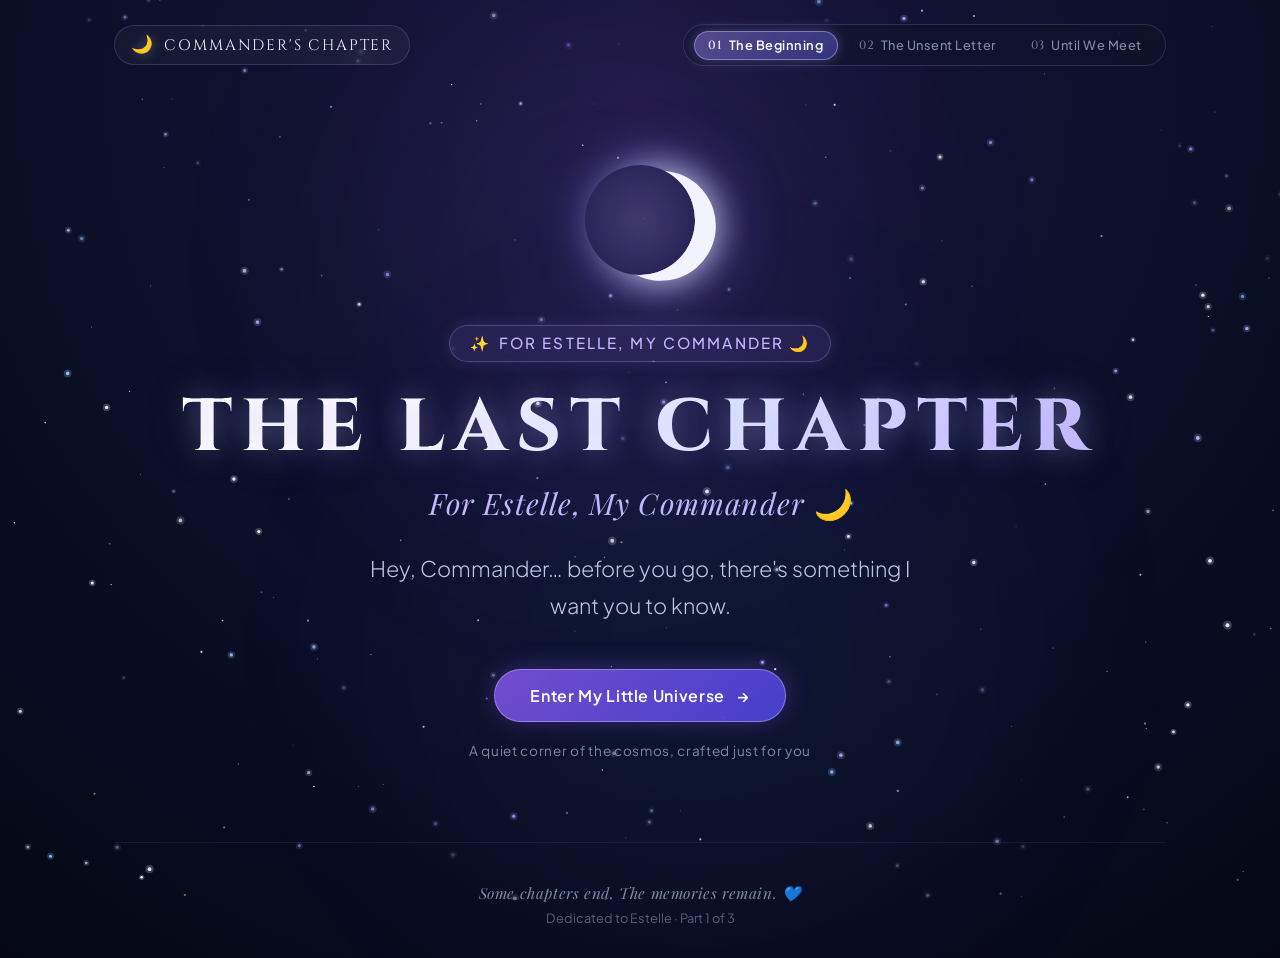
==== index.html @ 0b50f57f "Initial commit: The Last Chapter - Farewell Website for Estelle (Commander)" ====
<!DOCTYPE html>
<html lang="en">
<head>
  <meta charset="UTF-8">
  <meta name="viewport" content="width=device-width, initial-scale=1.0">
  <meta name="description" content="A cinematic farewell tribute for Estelle, Commander. The Last Chapter.">
  <title>The Last Chapter — For Estelle, My Commander 🌙</title>
  <link rel="stylesheet" href="shared.css">
</head>
<body>
  <!-- Background Animated Starfield Canvas -->
  <canvas id="starfield" aria-hidden="true"></canvas>

  <!-- Ambient Cosmic Nebula Overlays -->
  <div class="nebula-glow nebula-1" aria-hidden="true"></div>
  <div class="nebula-glow nebula-2" aria-hidden="true"></div>

  <!-- Main Layout Container -->
  <div class="app-container">
    
    <!-- Top Header & Journey Navigation -->
    <header class="site-header">
      <a href="index.html" class="brand-badge" title="The Last Chapter">
        <span class="brand-icon" aria-hidden="true">🌙</span>
        <span>Commander's Chapter</span>
      </a>

      <nav class="journey-nav" aria-label="Farewell Journey Navigation">
        <a href="index.html" class="journey-step active" aria-current="page">
          <span class="step-number">01</span>
          <span>The Beginning</span>
        </a>
        <a href="letter.html" class="journey-step">
          <span class="step-number">02</span>
          <span>The Unsent Letter</span>
        </a>
        <a href="goodbye.html" class="journey-step">
          <span class="step-number">03</span>
          <span>Until We Meet</span>
        </a>
      </nav>
    </header>

    <!-- Hero Cinematic View -->
    <main class="hero-view">
      
      <!-- Glowing Crescent Moon with Ethereal Halo -->
      <div class="moon-wrapper" aria-hidden="true">
        <div class="moon-halo"></div>
        <div class="crescent-moon"></div>
      </div>

      <!-- Subtitle Tag -->
      <div class="hero-tag">
        <span aria-hidden="true">✨</span>
        <span>For Estelle, My Commander 🌙</span>
      </div>

      <!-- Primary Title -->
      <h1 class="hero-title title-glow text-gradient">
        THE LAST CHAPTER
      </h1>

      <!-- Subtitle -->
      <p class="hero-subtitle">
        For Estelle, My Commander 🌙
      </p>

      <!-- Atmospheric Narrative Text -->
      <p class="hero-intro">
        Hey, Commander… before you go, there's something I want you to know.
      </p>

      <!-- Interactive Call to Action -->
      <div class="hero-actions">
        <a href="letter.html" class="btn-primary" id="enterUniverseBtn" aria-label="Enter My Little Universe, go to the unsent letter">
          <span>Enter My Little Universe</span>
          <span aria-hidden="true">→</span>
        </a>
        <span class="hero-hint">A quiet corner of the cosmos, crafted just for you</span>
      </div>

    </main>

    <!-- Accessible Site Footer -->
    <footer class="site-footer">
      <p class="footer-text">Some chapters end. The memories remain. 💙</p>
      <p class="footer-sub">Dedicated to Estelle · Part 1 of 3</p>
    </footer>

  </div>

  <script src="shared.js"></script>
  <script>
    // Initialize ambient starfield simulation
    document.addEventListener('DOMContentLoaded', () => {
      new Starfield('starfield', { mode: 'ambient' });
    });
  </script>
</body>
</html>
---- shared.css ----
/* ==========================================================================
   ESTELLE "COMMANDER" FAREWELL TRIBUTE - SHARED STYLESHEET
   Cinematic Midnight & Lavender Cosmic Theme
   ========================================================================== */

@import url('https://fonts.googleapis.com/css2?family=Cinzel:wght@400;600;700;800&family=Plus+Jakarta+Sans:ital,wght@0,300;0,400;0,500;0,600;0,700;1,400&family=Playfair+Display:ital,wght@0,400;0,600;1,400;1,600&family=Alex+Brush&display=swap');

:root {
  /* Colors */
  --color-midnight: #080D20;
  --color-deep: #040711;
  --color-purple: #1A1333;
  --color-purple-dark: #120D24;
  --color-purple-light: #2A1F4E;
  
  --color-text-main: #F1F5FD;
  --color-text-sub: #BAC6E0;
  --color-text-muted: #7E8BA8;
  --color-text-dim: #54607B;

  --color-lavender: #C4B5FD;
  --color-lavender-glow: rgba(196, 181, 253, 0.4);
  --color-accent-purple: #A78BFA;
  --color-accent-indigo: #818CF8;
  --color-accent-blue: #60A5FA;
  --color-accent-cyan: #38BDF8;

  --glass-bg: rgba(18, 22, 45, 0.65);
  --glass-bg-subtle: rgba(25, 30, 60, 0.45);
  --glass-bg-elevated: rgba(28, 34, 70, 0.75);
  --glass-border: rgba(167, 139, 250, 0.22);
  --glass-border-hover: rgba(196, 181, 253, 0.5);
  --glass-shadow: 0 16px 40px -10px rgba(4, 7, 17, 0.7);

  /* Fonts */
  --font-display: 'Cinzel', 'Playfair Display', Georgia, serif;
  --font-serif: 'Playfair Display', Georgia, serif;
  --font-body: 'Plus Jakarta Sans', -apple-system, BlinkMacSystemFont, 'Segoe UI', Roboto, sans-serif;
  --font-script: 'Alex Brush', cursive;

  /* Transitions */
  --transition-smooth: all 0.35s cubic-bezier(0.16, 1, 0.3, 1);
  --transition-cinematic: all 0.7s cubic-bezier(0.16, 1, 0.3, 1);
}

/* ==========================================================================
   Base & Resets
   ========================================================================== */

*, *::before, *::after {
  box-sizing: border-box;
  margin: 0;
  padding: 0;
}

html {
  font-size: 16px;
  scroll-behavior: smooth;
  background-color: var(--color-midnight);
  color: var(--color-text-main);
  font-family: var(--font-body);
  -webkit-font-smoothing: antialiased;
  -moz-osx-font-smoothing: grayscale;
}

body {
  min-height: 100vh;
  position: relative;
  overflow-x: hidden;
  background: radial-gradient(circle at 50% 10%, #1e1642 0%, #0c102b 45%, #050814 100%);
  display: flex;
  flex-direction: column;
}

/* Background Starfield Canvas */
#starfield {
  position: fixed;
  top: 0;
  left: 0;
  width: 100%;
  height: 100%;
  pointer-events: none;
  z-index: 0;
}

/* Cosmic Ambient Nebula Overlays */
.nebula-glow {
  position: fixed;
  border-radius: 50%;
  filter: blur(90px);
  pointer-events: none;
  z-index: 1;
  opacity: 0.35;
  transition: opacity 1s ease;
}

.nebula-glow.nebula-1 {
  top: -10%;
  left: 20%;
  width: 55vw;
  height: 55vw;
  background: radial-gradient(circle, rgba(167, 139, 250, 0.28) 0%, rgba(99, 102, 241, 0.08) 55%, transparent 75%);
  animation: floatNebula1 24s ease-in-out infinite alternate;
}

.nebula-glow.nebula-2 {
  bottom: -15%;
  right: 15%;
  width: 60vw;
  height: 60vw;
  background: radial-gradient(circle, rgba(56, 189, 248, 0.18) 0%, rgba(139, 92, 246, 0.12) 50%, transparent 75%);
  animation: floatNebula2 30s ease-in-out infinite alternate;
}

@keyframes floatNebula1 {
  0% { transform: translate(0, 0) scale(1); }
  50% { transform: translate(4vw, 5vh) scale(1.08); }
  100% { transform: translate(-3vw, -4vh) scale(0.96); }
}

@keyframes floatNebula2 {
  0% { transform: translate(0, 0) scale(1); }
  50% { transform: translate(-5vw, -6vh) scale(1.1); }
  100% { transform: translate(3vw, 4vh) scale(0.94); }
}

/* Main Container Layout */
.app-container {
  position: relative;
  z-index: 2;
  width: 100%;
  max-width: 1100px;
  margin: 0 auto;
  padding: 0 1.5rem;
  display: flex;
  flex-direction: column;
  flex: 1;
}

/* ==========================================================================
   Header & Navigation
   ========================================================================== */

.site-header {
  position: relative;
  z-index: 10;
  width: 100%;
  padding: 1.5rem 0 1rem 0;
  display: flex;
  justify-content: space-between;
  align-items: center;
  gap: 1rem;
}

.brand-badge {
  display: inline-flex;
  align-items: center;
  gap: 0.6rem;
  text-decoration: none;
  color: var(--color-text-main);
  font-family: var(--font-display);
  font-size: 0.95rem;
  letter-spacing: 0.12em;
  text-transform: uppercase;
  padding: 0.45rem 1rem;
  background: rgba(255, 255, 255, 0.04);
  border: 1px solid var(--glass-border);
  border-radius: 9999px;
  backdrop-filter: blur(12px);
  transition: var(--transition-smooth);
}

.brand-badge:hover {
  background: rgba(167, 139, 250, 0.12);
  border-color: var(--glass-border-hover);
  box-shadow: 0 0 15px rgba(167, 139, 250, 0.25);
  transform: translateY(-1px);
}

.brand-icon {
  color: var(--color-lavender);
  font-size: 1.1rem;
  filter: drop-shadow(0 0 6px var(--color-lavender-glow));
}

/* Journey Progress Steps */
.journey-nav {
  display: flex;
  align-items: center;
  gap: 0.5rem;
  background: rgba(15, 20, 42, 0.6);
  border: 1px solid var(--glass-border);
  border-radius: 9999px;
  padding: 0.35rem 0.6rem;
  backdrop-filter: blur(14px);
}

.journey-step {
  display: inline-flex;
  align-items: center;
  gap: 0.4rem;
  text-decoration: none;
  font-size: 0.8rem;
  font-weight: 500;
  color: var(--color-text-muted);
  padding: 0.35rem 0.85rem;
  border-radius: 9999px;
  transition: var(--transition-smooth);
  letter-spacing: 0.04em;
  white-space: nowrap;
}

.journey-step:hover {
  color: var(--color-text-main);
  background: rgba(255, 255, 255, 0.05);
}

.journey-step.active {
  color: #FFFFFF;
  background: linear-gradient(135deg, rgba(167, 139, 250, 0.45) 0%, rgba(99, 102, 241, 0.4) 100%);
  border: 1px solid rgba(196, 181, 253, 0.5);
  box-shadow: 0 0 14px rgba(167, 139, 250, 0.35);
  font-weight: 600;
}

.step-number {
  font-family: var(--font-display);
  font-size: 0.75rem;
  opacity: 0.85;
}

/* ==========================================================================
   Typography & Common Elements
   ========================================================================== */

.title-glow {
  text-shadow: 0 0 30px rgba(196, 181, 253, 0.4), 0 0 60px rgba(129, 140, 248, 0.2);
}

.text-gradient {
  background: linear-gradient(135deg, #FFFFFF 20%, #E0E7FF 60%, #C4B5FD 100%);
  -webkit-background-clip: text;
  -webkit-text-fill-color: transparent;
}

.text-gradient-purple {
  background: linear-gradient(135deg, #E0E7FF 0%, #C4B5FD 50%, #818CF8 100%);
  -webkit-background-clip: text;
  -webkit-text-fill-color: transparent;
}

/* Primary Cinematic Buttons */
.btn-primary {
  display: inline-flex;
  align-items: center;
  justify-content: center;
  gap: 0.75rem;
  padding: 0.95rem 2.2rem;
  font-family: var(--font-body);
  font-size: 1rem;
  font-weight: 600;
  letter-spacing: 0.04em;
  text-decoration: none;
  color: #FFFFFF;
  background: linear-gradient(135deg, rgba(139, 92, 246, 0.8) 0%, rgba(79, 70, 229, 0.85) 100%);
  border: 1px solid rgba(196, 181, 253, 0.5);
  border-radius: 9999px;
  box-shadow: 0 0 25px rgba(139, 92, 246, 0.38), 0 8px 24px rgba(5, 8, 20, 0.4);
  cursor: pointer;
  transition: var(--transition-smooth);
  backdrop-filter: blur(10px);
  position: relative;
  overflow: hidden;
}

.btn-primary::before {
  content: '';
  position: absolute;
  top: 0;
  left: -100%;
  width: 100%;
  height: 100%;
  background: linear-gradient(90deg, transparent, rgba(255, 255, 255, 0.25), transparent);
  transition: left 0.75s ease;
}

.btn-primary:hover {
  transform: translateY(-2px) scale(1.02);
  background: linear-gradient(135deg, rgba(147, 102, 248, 0.9) 0%, rgba(99, 102, 241, 0.95) 100%);
  border-color: rgba(224, 214, 255, 0.8);
  box-shadow: 0 0 35px rgba(167, 139, 250, 0.55), 0 12px 30px rgba(5, 8, 20, 0.5);
}

.btn-primary:hover::before {
  left: 100%;
}

.btn-primary:active {
  transform: translateY(0) scale(0.99);
}

.btn-secondary {
  display: inline-flex;
  align-items: center;
  justify-content: center;
  gap: 0.6rem;
  padding: 0.85rem 1.8rem;
  font-family: var(--font-body);
  font-size: 0.95rem;
  font-weight: 500;
  letter-spacing: 0.03em;
  text-decoration: none;
  color: var(--color-text-main);
  background: rgba(255, 255, 255, 0.05);
  border: 1px solid var(--glass-border);
  border-radius: 9999px;
  cursor: pointer;
  transition: var(--transition-smooth);
  backdrop-filter: blur(12px);
}

.btn-secondary:hover {
  background: rgba(167, 139, 250, 0.15);
  border-color: var(--glass-border-hover);
  color: #FFFFFF;
  box-shadow: 0 0 20px rgba(167, 139, 250, 0.25);
  transform: translateY(-2px);
}

.btn-secondary:active {
  transform: translateY(0);
}

.btn-subtle {
  display: inline-flex;
  align-items: center;
  gap: 0.4rem;
  font-size: 0.875rem;
  color: var(--color-text-muted);
  text-decoration: none;
  padding: 0.4rem 0.8rem;
  border-radius: 6px;
  transition: var(--transition-smooth);
}

.btn-subtle:hover {
  color: var(--color-lavender);
  background: rgba(255, 255, 255, 0.04);
}

/* Accessible focus outlines */
a:focus-visible, button:focus-visible {
  outline: 2px solid var(--color-lavender);
  outline-offset: 3px;
}

/* ==========================================================================
   PAGE 1: index.html (The Beginning)
   ========================================================================== */

.hero-view {
  display: flex;
  flex-direction: column;
  align-items: center;
  justify-content: center;
  text-align: center;
  min-height: calc(100vh - 140px);
  padding: 2.5rem 1rem 3.5rem 1rem;
  position: relative;
}

/* Realistic & Glowing CSS Crescent Moon */
.moon-wrapper {
  position: relative;
  width: 140px;
  height: 140px;
  margin-bottom: 2.2rem;
  display: flex;
  align-items: center;
  justify-content: center;
  animation: moonFloat 8s ease-in-out infinite alternate;
}

.crescent-moon {
  width: 110px;
  height: 110px;
  border-radius: 50%;
  box-shadow: 18px 12px 0 0 #F1F4FF, 
              18px 12px 30px 4px rgba(224, 231, 255, 0.6),
              18px 12px 60px 10px rgba(167, 139, 250, 0.4);
  transform: rotate(-18deg);
  position: relative;
}

/* Subtle moon halo ring */
.moon-halo {
  position: absolute;
  top: 50%;
  left: 50%;
  width: 170px;
  height: 170px;
  transform: translate(-50%, -50%);
  border-radius: 50%;
  background: radial-gradient(circle, rgba(196, 181, 253, 0.22) 0%, rgba(129, 140, 248, 0.08) 50%, transparent 75%);
  filter: blur(8px);
  pointer-events: none;
}

@keyframes moonFloat {
  0% { transform: translateY(0px) rotate(0deg); }
  50% { transform: translateY(-10px) rotate(2deg); }
  100% { transform: translateY(4px) rotate(-1deg); }
}

.hero-tag {
  display: inline-flex;
  align-items: center;
  gap: 0.5rem;
  font-family: var(--font-body);
  font-size: 0.95rem;
  font-weight: 500;
  letter-spacing: 0.14em;
  text-transform: uppercase;
  color: var(--color-lavender);
  background: rgba(167, 139, 250, 0.1);
  border: 1px solid rgba(196, 181, 253, 0.25);
  padding: 0.45rem 1.25rem;
  border-radius: 9999px;
  margin-bottom: 1.5rem;
  backdrop-filter: blur(8px);
  box-shadow: 0 0 15px rgba(167, 139, 250, 0.15);
}

.hero-title {
  font-family: var(--font-display);
  font-size: clamp(2.5rem, 6.5vw, 4.6rem);
  font-weight: 800;
  letter-spacing: 0.12em;
  line-height: 1.15;
  margin-bottom: 0.8rem;
  text-transform: uppercase;
}

.hero-subtitle {
  font-family: var(--font-serif);
  font-size: clamp(1.2rem, 3vw, 1.85rem);
  font-style: italic;
  font-weight: 400;
  color: var(--color-lavender);
  margin-bottom: 1.8rem;
  letter-spacing: 0.04em;
}

.hero-intro {
  font-family: var(--font-body);
  font-size: clamp(1.05rem, 2.2vw, 1.35rem);
  color: var(--color-text-sub);
  max-width: 580px;
  line-height: 1.7;
  font-weight: 300;
  margin-bottom: 2.8rem;
}

.hero-actions {
  display: flex;
  flex-direction: column;
  align-items: center;
  gap: 1.2rem;
}

.hero-hint {
  font-size: 0.85rem;
  color: var(--color-text-muted);
  letter-spacing: 0.05em;
}

/* ==========================================================================
   PAGE 2: letter.html (The Unsent Letter)
   ========================================================================== */

.letter-view {
  padding: 2rem 0 4rem 0;
  display: flex;
  flex-direction: column;
  align-items: center;
}

.letter-header-block {
  text-align: center;
  margin-bottom: 2.5rem;
  max-width: 700px;
}

.page-title {
  font-family: var(--font-display);
  font-size: clamp(1.8rem, 4.5vw, 2.8rem);
  font-weight: 700;
  letter-spacing: 0.06em;
  margin-bottom: 0.75rem;
}

.page-desc {
  font-size: 1.05rem;
  color: var(--color-text-sub);
  line-height: 1.6;
}

/* Glowing Interactive Envelope */
.envelope-stage {
  width: 100%;
  max-width: 780px;
  position: relative;
  margin-bottom: 3.5rem;
}

.envelope-card {
  position: relative;
  background: var(--glass-bg);
  border: 1px solid var(--glass-border);
  border-radius: 24px;
  backdrop-filter: blur(20px);
  -webkit-backdrop-filter: blur(20px);
  box-shadow: 0 20px 50px -10px rgba(4, 7, 17, 0.85),
              0 0 35px -5px rgba(167, 139, 250, 0.2);
  overflow: hidden;
  transition: border-color 0.4s ease, box-shadow 0.4s ease;
}

.envelope-card:hover {
  border-color: rgba(196, 181, 253, 0.35);
  box-shadow: 0 25px 60px -10px rgba(4, 7, 17, 0.9),
              0 0 45px 0px rgba(167, 139, 250, 0.25);
}

.letter-toolbar {
  display: flex;
  justify-content: space-between;
  align-items: center;
  padding: 1rem 1.8rem;
  background: rgba(10, 14, 32, 0.4);
  border-bottom: 1px solid rgba(167, 139, 250, 0.15);
}

.letter-status {
  display: inline-flex;
  align-items: center;
  gap: 0.5rem;
  font-size: 0.82rem;
  font-weight: 500;
  color: var(--color-text-sub);
  letter-spacing: 0.04em;
}

.status-dot {
  width: 8px;
  height: 8px;
  border-radius: 50%;
  background-color: var(--color-accent-purple);
  box-shadow: 0 0 8px var(--color-accent-purple);
  animation: pulseDot 2s infinite ease-in-out;
}

@keyframes pulseDot {
  0%, 100% { opacity: 0.5; transform: scale(0.9); }
  50% { opacity: 1; transform: scale(1.15); }
}

.btn-read-all {
  font-size: 0.82rem;
  font-weight: 600;
  color: var(--color-lavender);
  background: rgba(167, 139, 250, 0.12);
  border: 1px solid rgba(196, 181, 253, 0.3);
  padding: 0.4rem 0.95rem;
  border-radius: 9999px;
  cursor: pointer;
  transition: var(--transition-smooth);
  display: inline-flex;
  align-items: center;
  gap: 0.4rem;
}

.btn-read-all:hover {
  background: rgba(167, 139, 250, 0.25);
  border-color: rgba(196, 181, 253, 0.6);
  color: #FFFFFF;
  box-shadow: 0 0 12px rgba(167, 139, 250, 0.3);
}

/* Letter Paper Body */
.letter-paper {
  padding: 2.8rem 3rem;
  position: relative;
  background: radial-gradient(circle at 50% 0%, rgba(35, 28, 68, 0.4) 0%, transparent 70%);
}

.letter-salutation {
  font-family: var(--font-serif);
  font-size: clamp(1.4rem, 3vw, 1.85rem);
  font-weight: 600;
  color: var(--color-lavender);
  margin-bottom: 1.8rem;
  letter-spacing: 0.02em;
}

.letter-content {
  font-family: var(--font-body);
  font-size: clamp(1.02rem, 1.8vw, 1.15rem);
  line-height: 1.85;
  color: var(--color-text-main);
  font-weight: 350;
  min-height: 380px;
}

.letter-content p {
  margin-bottom: 1.4rem;
}

.letter-content p:last-child {
  margin-bottom: 0;
}

/* Blinking Cursor for Typewriter */
.typewriter-cursor {
  display: inline-block;
  width: 2px;
  height: 1.2em;
  background-color: var(--color-lavender);
  vertical-align: text-bottom;
  margin-left: 2px;
  animation: blinkCursor 0.9s infinite;
}

@keyframes blinkCursor {
  0%, 100% { opacity: 0; }
  50% { opacity: 1; }
}

.letter-signature {
  margin-top: 2.5rem;
  padding-top: 1.5rem;
  border-top: 1px dashed rgba(167, 139, 250, 0.2);
  font-family: var(--font-serif);
  font-style: italic;
  font-size: 1.25rem;
  color: var(--color-lavender);
  display: flex;
  align-items: center;
  gap: 0.5rem;
}

/* Memory Cards Section */
.memories-section {
  width: 100%;
  max-width: 900px;
  margin-bottom: 3.5rem;
}

.memories-title-wrapper {
  text-align: center;
  margin-bottom: 2rem;
}

.memories-title {
  font-family: var(--font-display);
  font-size: 1.6rem;
  letter-spacing: 0.08em;
  color: var(--color-text-main);
  margin-bottom: 0.5rem;
}

.memories-subtitle {
  font-size: 0.92rem;
  color: var(--color-text-muted);
}

.memory-cards-grid {
  display: grid;
  grid-template-columns: repeat(3, 1fr);
  gap: 1.5rem;
}

.memory-card {
  background: var(--glass-bg-subtle);
  border: 1px solid var(--glass-border);
  border-radius: 18px;
  padding: 1.8rem 1.5rem;
  backdrop-filter: blur(14px);
  -webkit-backdrop-filter: blur(14px);
  display: flex;
  flex-direction: column;
  gap: 1rem;
  transition: var(--transition-smooth);
  position: relative;
  overflow: hidden;
}

.memory-card::before {
  content: '';
  position: absolute;
  top: 0;
  left: 0;
  right: 0;
  height: 2px;
  background: linear-gradient(90deg, transparent, var(--color-accent-purple), transparent);
  opacity: 0;
  transition: opacity 0.3s ease;
}

.memory-card:hover {
  transform: translateY(-5px);
  background: var(--glass-bg-elevated);
  border-color: var(--glass-border-hover);
  box-shadow: 0 16px 35px -5px rgba(4, 7, 17, 0.7),
              0 0 25px -5px rgba(167, 139, 250, 0.25);
}

.memory-card:hover::before {
  opacity: 1;
}

.memory-card-icon {
  font-size: 1.7rem;
  color: var(--color-lavender);
  display: inline-flex;
  align-items: center;
  justify-content: center;
  width: 48px;
  height: 48px;
  border-radius: 12px;
  background: rgba(167, 139, 250, 0.12);
  border: 1px solid rgba(196, 181, 253, 0.2);
}

.memory-card-header h3 {
  font-family: var(--font-display);
  font-size: 1.15rem;
  font-weight: 600;
  color: var(--color-text-main);
  letter-spacing: 0.04em;
  margin-bottom: 0.35rem;
}

.memory-card-tag {
  font-size: 0.75rem;
  letter-spacing: 0.08em;
  text-transform: uppercase;
  color: var(--color-lavender);
  font-weight: 600;
}

.memory-card-text {
  font-size: 0.92rem;
  line-height: 1.65;
  color: var(--color-text-sub);
  font-weight: 350;
  flex: 1;
}

/* Page 2 Bottom Navigation */
.letter-navigation-footer {
  display: flex;
  flex-direction: column;
  align-items: center;
  gap: 1.2rem;
  margin-top: 1rem;
}

/* ==========================================================================
   PAGE 3: goodbye.html (Until We Meet Again)
   ========================================================================== */

.goodbye-view {
  min-height: calc(100vh - 140px);
  display: flex;
  flex-direction: column;
  align-items: center;
  justify-content: center;
  text-align: center;
  padding: 3rem 1.5rem;
  position: relative;
}

.goodbye-container {
  max-width: 780px;
  width: 100%;
  display: flex;
  flex-direction: column;
  align-items: center;
}

/* Cosmic Sequence Message Cards */
.quote-sequence {
  display: flex;
  flex-direction: column;
  gap: 1.8rem;
  margin-bottom: 3.2rem;
  width: 100%;
}

.quote-line {
  font-family: var(--font-serif);
  font-size: clamp(1.35rem, 3.2vw, 2rem);
  font-style: italic;
  font-weight: 400;
  color: var(--color-text-sub);
  line-height: 1.5;
  letter-spacing: 0.03em;
  opacity: 0;
  transform: translateY(20px);
  transition: opacity 1s cubic-bezier(0.16, 1, 0.3, 1), transform 1s cubic-bezier(0.16, 1, 0.3, 1);
}

.quote-line.visible {
  opacity: 1;
  transform: translateY(0);
}

.quote-line.highlight {
  color: #FFFFFF;
  text-shadow: 0 0 25px rgba(196, 181, 253, 0.45);
}

/* Final Message Card */
.final-farewell-card {
  background: var(--glass-bg);
  border: 1px solid var(--glass-border);
  border-radius: 24px;
  padding: 2.8rem 2.5rem;
  backdrop-filter: blur(20px);
  -webkit-backdrop-filter: blur(20px);
  box-shadow: 0 20px 50px -10px rgba(4, 7, 17, 0.85),
              0 0 40px -5px rgba(167, 139, 250, 0.25);
  margin-bottom: 3rem;
  opacity: 0;
  transform: translateY(25px) scale(0.98);
  transition: opacity 1.2s cubic-bezier(0.16, 1, 0.3, 1), transform 1.2s cubic-bezier(0.16, 1, 0.3, 1);
}

.final-farewell-card.visible {
  opacity: 1;
  transform: translateY(0) scale(1);
}

.farewell-main-text {
  font-family: var(--font-body);
  font-size: clamp(1.15rem, 2.5vw, 1.45rem);
  line-height: 1.8;
  color: #FFFFFF;
  font-weight: 400;
}

/* Action Buttons Grid */
.goodbye-actions {
  display: flex;
  flex-wrap: wrap;
  align-items: center;
  justify-content: center;
  gap: 1.2rem;
  opacity: 0;
  transform: translateY(15px);
  transition: opacity 1s ease 0.3s, transform 1s ease 0.3s;
}

.goodbye-actions.visible {
  opacity: 1;
  transform: translateY(0);
}

/* ==========================================================================
   Footer
   ========================================================================== */

.site-footer {
  position: relative;
  z-index: 10;
  width: 100%;
  padding: 2.5rem 1rem 2rem 1rem;
  text-align: center;
  border-top: 1px solid rgba(167, 139, 250, 0.1);
  margin-top: auto;
}

.footer-text {
  font-family: var(--font-serif);
  font-style: italic;
  font-size: 0.95rem;
  color: var(--color-text-muted);
  letter-spacing: 0.04em;
}

.footer-sub {
  font-size: 0.8rem;
  color: var(--color-text-dim);
  margin-top: 0.4rem;
}

/* ==========================================================================
   Toast Notification
   ========================================================================== */

.toast-container {
  position: fixed;
  bottom: 2rem;
  left: 50%;
  transform: translateX(-50%) translateY(100px);
  background: rgba(18, 22, 45, 0.92);
  border: 1px solid rgba(196, 181, 253, 0.4);
  border-radius: 9999px;
  padding: 0.8rem 1.6rem;
  display: flex;
  align-items: center;
  gap: 0.7rem;
  color: #FFFFFF;
  font-size: 0.92rem;
  font-weight: 500;
  backdrop-filter: blur(16px);
  box-shadow: 0 10px 30px rgba(0, 0, 0, 0.6), 0 0 20px rgba(167, 139, 250, 0.3);
  z-index: 999;
  opacity: 0;
  transition: all 0.4s cubic-bezier(0.16, 1, 0.3, 1);
  pointer-events: none;
}

.toast-container.show {
  transform: translateX(-50%) translateY(0);
  opacity: 1;
}

/* ==========================================================================
   Responsive Breakpoints
   ========================================================================== */

@media (max-width: 900px) {
  .memory-cards-grid {
    grid-template-columns: 1fr;
    max-width: 550px;
    margin: 0 auto;
  }
}

@media (max-width: 640px) {
  .site-header {
    flex-direction: column;
    align-items: center;
    gap: 0.8rem;
    padding: 1rem 0;
  }

  .journey-nav {
    width: 100%;
    justify-content: center;
    overflow-x: auto;
    padding: 0.3rem 0.4rem;
  }

  .journey-step {
    padding: 0.3rem 0.65rem;
    font-size: 0.74rem;
  }

  .letter-paper {
    padding: 1.8rem 1.4rem;
  }

  .letter-toolbar {
    padding: 0.8rem 1.2rem;
  }

  .final-farewell-card {
    padding: 2rem 1.4rem;
  }

  .goodbye-actions {
    flex-direction: column;
    width: 100%;
  }

  .btn-primary, .btn-secondary {
    width: 100%;
    max-width: 340px;
  }
}

/* ==========================================================================
   Reduced Motion Accessibility (prefers-reduced-motion)
   ========================================================================== */

@media (prefers-reduced-motion: reduce) {
  *, *::before, *::after {
    animation-duration: 0.01ms !important;
    animation-iteration-count: 1 !important;
    transition-duration: 0.01ms !important;
  }

  .moon-wrapper {
    animation: none !important;
  }

  .nebula-glow {
    animation: none !important;
  }

  .quote-line, .final-farewell-card, .goodbye-actions {
    opacity: 1 !important;
    transform: none !important;
    transition: none !important;
  }

  .typewriter-cursor {
    display: none !important;
  }
}
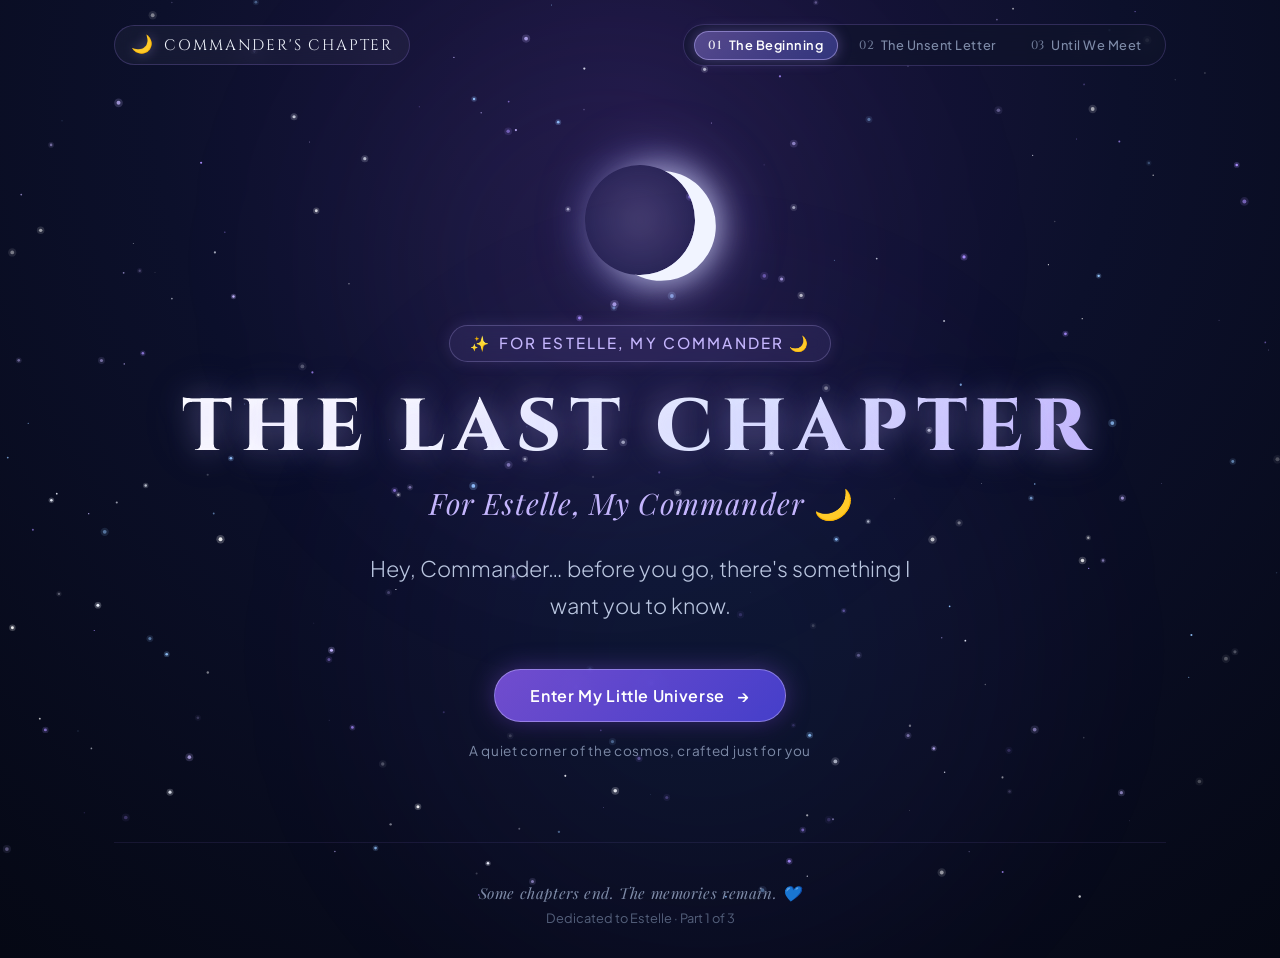
==== commit b4ff1b4d: "Add cache-busting headers and force Santhosh signature in typewriter" ====
--- a/index.html
+++ b/index.html
@@ -3,9 +3,12 @@
 <head>
   <meta charset="UTF-8">
   <meta name="viewport" content="width=device-width, initial-scale=1.0">
+  <meta http-equiv="Cache-Control" content="no-cache, no-store, must-revalidate">
+  <meta http-equiv="Pragma" content="no-cache">
+  <meta http-equiv="Expires" content="0">
   <meta name="description" content="A cinematic farewell tribute for Estelle, Commander. The Last Chapter.">
   <title>The Last Chapter — For Estelle, My Commander 🌙</title>
-  <link rel="stylesheet" href="shared.css">
+  <link rel="stylesheet" href="shared.css?v=3.0">
 </head>
 <body>
   <!-- Background Animated Starfield Canvas -->
@@ -90,7 +93,7 @@
 
   </div>
 
-  <script src="shared.js"></script>
+  <script src="shared.js?v=3.0"></script>
   <script>
     // Initialize ambient starfield simulation
     document.addEventListener('DOMContentLoaded', () => {
--- a/shared.css
+++ b/shared.css
@@ -1011,3 +1011,365 @@
     display: none !important;
   }
 }
+
+/* ==========================================================================
+   Surprise Feature (goodbye.html)
+   ========================================================================== */
+
+.btn-surprise {
+  display: inline-flex;
+  align-items: center;
+  justify-content: center;
+  gap: 0.75rem;
+  padding: 0.95rem 2.2rem;
+  font-family: var(--font-body);
+  font-size: 1rem;
+  font-weight: 600;
+  letter-spacing: 0.04em;
+  text-decoration: none;
+  color: #FFFFFF;
+  background: linear-gradient(135deg, rgba(236, 72, 153, 0.75) 0%, rgba(139, 92, 246, 0.85) 50%, rgba(99, 102, 241, 0.9) 100%);
+  border: 1px solid rgba(244, 114, 182, 0.5);
+  border-radius: 9999px;
+  box-shadow: 0 0 25px rgba(236, 72, 153, 0.35), 0 8px 24px rgba(5, 8, 20, 0.4);
+  cursor: pointer;
+  transition: var(--transition-smooth);
+  backdrop-filter: blur(10px);
+  position: relative;
+  overflow: hidden;
+}
+
+.btn-surprise:hover {
+  transform: translateY(-2px) scale(1.03);
+  background: linear-gradient(135deg, rgba(244, 114, 182, 0.9) 0%, rgba(167, 139, 250, 0.95) 50%, rgba(99, 102, 241, 1) 100%);
+  border-color: rgba(251, 207, 232, 0.8);
+  box-shadow: 0 0 35px rgba(236, 72, 153, 0.55), 0 12px 30px rgba(5, 8, 20, 0.5);
+}
+
+.btn-surprise:active {
+  transform: translateY(0) scale(0.99);
+}
+
+/* Modal Overlay */
+.modal-backdrop {
+  position: fixed;
+  inset: 0;
+  background: rgba(4, 7, 17, 0.88);
+  backdrop-filter: blur(16px);
+  -webkit-backdrop-filter: blur(16px);
+  z-index: 1000;
+  display: flex;
+  align-items: center;
+  justify-content: center;
+  padding: 1.5rem;
+  opacity: 0;
+  pointer-events: none;
+  transition: opacity 0.35s cubic-bezier(0.16, 1, 0.3, 1);
+}
+
+.modal-backdrop.open {
+  opacity: 1;
+  pointer-events: auto;
+}
+
+.modal-card {
+  position: relative;
+  width: 100%;
+  max-width: 620px;
+  max-height: 90vh;
+  overflow-y: auto;
+  background: linear-gradient(160deg, rgba(25, 20, 52, 0.96) 0%, rgba(12, 15, 36, 0.98) 100%);
+  border: 1px solid var(--glass-border-hover);
+  border-radius: 28px;
+  padding: 2.4rem 2.2rem;
+  box-shadow: 0 25px 60px rgba(0, 0, 0, 0.85),
+              0 0 50px rgba(167, 139, 250, 0.3);
+  transform: scale(0.92) translateY(20px);
+  transition: transform 0.4s cubic-bezier(0.16, 1, 0.3, 1);
+  text-align: center;
+}
+
+.modal-backdrop.open .modal-card {
+  transform: scale(1) translateY(0);
+}
+
+.modal-close {
+  position: absolute;
+  top: 1.2rem;
+  right: 1.2rem;
+  width: 38px;
+  height: 38px;
+  border-radius: 50%;
+  background: rgba(255, 255, 255, 0.08);
+  border: 1px solid var(--glass-border);
+  color: var(--color-text-sub);
+  font-size: 1.1rem;
+  display: flex;
+  align-items: center;
+  justify-content: center;
+  cursor: pointer;
+  transition: var(--transition-smooth);
+}
+
+.modal-close:hover {
+  background: rgba(236, 72, 153, 0.2);
+  border-color: rgba(244, 114, 182, 0.5);
+  color: #FFFFFF;
+  transform: rotate(90deg);
+}
+
+.surprise-header {
+  margin-bottom: 1.8rem;
+}
+
+.surprise-tag {
+  display: inline-flex;
+  align-items: center;
+  gap: 0.4rem;
+  font-size: 0.8rem;
+  font-weight: 600;
+  text-transform: uppercase;
+  letter-spacing: 0.12em;
+  color: var(--color-lavender);
+  background: rgba(167, 139, 250, 0.12);
+  border: 1px solid rgba(196, 181, 253, 0.25);
+  padding: 0.35rem 0.95rem;
+  border-radius: 9999px;
+  margin-bottom: 0.8rem;
+}
+
+.surprise-title {
+  font-family: var(--font-display);
+  font-size: clamp(1.4rem, 3.5vw, 1.95rem);
+  color: #FFFFFF;
+  letter-spacing: 0.04em;
+}
+
+/* 3-Line Narrative Box */
+.surprise-narrative {
+  background: rgba(10, 14, 32, 0.55);
+  border: 1px solid rgba(167, 139, 250, 0.2);
+  border-radius: 18px;
+  padding: 1.6rem 1.4rem;
+  margin-bottom: 1.8rem;
+  display: flex;
+  flex-direction: column;
+  gap: 1.1rem;
+  text-align: left;
+}
+
+.surprise-line {
+  font-size: clamp(0.96rem, 2vw, 1.08rem);
+  line-height: 1.7;
+}
+
+.surprise-line.line-1 {
+  font-family: var(--font-serif);
+  font-style: italic;
+  color: var(--color-lavender);
+  font-size: clamp(1.05rem, 2.2vw, 1.2rem);
+}
+
+.surprise-line.line-2 {
+  color: #E2E8F8;
+  font-weight: 400;
+}
+
+.surprise-line.line-3 {
+  color: var(--color-text-sub);
+  font-weight: 350;
+  border-top: 1px dashed rgba(167, 139, 250, 0.18);
+  padding-top: 0.85rem;
+}
+
+.surprise-action-area {
+  display: flex;
+  flex-direction: column;
+  align-items: center;
+  gap: 0.65rem;
+  margin-bottom: 1.5rem;
+}
+
+.surprise-hint {
+  font-size: 0.82rem;
+  color: var(--color-text-muted);
+}
+
+/* Photo Display Area */
+.surprise-photo-container {
+  display: flex;
+  flex-direction: column;
+  align-items: center;
+  gap: 1rem;
+  padding-top: 1rem;
+  border-top: 1px solid rgba(167, 139, 250, 0.2);
+  animation: photoRevealFade 0.7s cubic-bezier(0.16, 1, 0.3, 1) forwards;
+}
+
+@keyframes photoRevealFade {
+  0% { opacity: 0; transform: translateY(20px) scale(0.96); }
+  100% { opacity: 1; transform: translateY(0) scale(1); }
+}
+
+.surprise-photo-frame {
+  max-width: 380px;
+  width: 100%;
+  aspect-ratio: 3 / 4;
+  border-radius: 20px;
+  overflow: hidden;
+  border: 2px solid rgba(196, 181, 253, 0.45);
+  box-shadow: 0 16px 45px rgba(0, 0, 0, 0.75),
+              0 0 35px rgba(167, 139, 250, 0.35);
+  background: #080D20;
+  position: relative;
+  cursor: zoom-in;
+}
+
+.surprise-photo-frame img {
+  width: 100%;
+  height: 100%;
+  object-fit: cover;
+  object-position: center center;
+  display: block;
+  transition: transform 0.4s ease;
+  image-rendering: auto;
+}
+
+.surprise-photo-frame:hover img {
+  transform: scale(1.025);
+}
+
+.photo-zoom-hint {
+  position: absolute;
+  bottom: 12px;
+  right: 12px;
+  background: rgba(8, 13, 32, 0.78);
+  backdrop-filter: blur(8px);
+  border: 1px solid rgba(196, 181, 253, 0.3);
+  color: #FFFFFF;
+  font-size: 0.72rem;
+  padding: 0.3rem 0.65rem;
+  border-radius: 9999px;
+  pointer-events: none;
+  display: flex;
+  align-items: center;
+  gap: 0.35rem;
+  letter-spacing: 0.03em;
+}
+
+.surprise-photo-note {
+  max-width: 500px;
+  width: 100%;
+  background: rgba(10, 14, 32, 0.55);
+  border: 1px solid rgba(167, 139, 250, 0.22);
+  border-radius: 18px;
+  padding: 1.3rem 1.4rem;
+  margin: 0.4rem 0;
+  display: flex;
+  flex-direction: column;
+  gap: 0.9rem;
+  text-align: left;
+  box-shadow: 0 10px 25px -5px rgba(0, 0, 0, 0.5);
+}
+
+.photo-note-p {
+  font-family: var(--font-body);
+  font-size: clamp(0.92rem, 1.8vw, 0.98rem);
+  line-height: 1.7;
+  color: #F1F5FD;
+  font-weight: 400;
+}
+
+.photo-note-p.photo-note-sub {
+  color: var(--color-text-sub);
+  font-size: clamp(0.86rem, 1.6vw, 0.92rem);
+  line-height: 1.65;
+  border-top: 1px dashed rgba(167, 139, 250, 0.2);
+  padding-top: 0.85rem;
+  font-weight: 350;
+}
+
+.surprise-photo-tools {
+  display: flex;
+  align-items: center;
+  justify-content: center;
+  gap: 0.8rem;
+  flex-wrap: wrap;
+}
+
+.view-status-pill {
+  font-size: 0.78rem;
+  font-weight: 600;
+  color: #34D399;
+  background: rgba(16, 185, 129, 0.12);
+  border: 1px solid rgba(16, 185, 129, 0.3);
+  padding: 0.3rem 0.85rem;
+  border-radius: 9999px;
+}
+
+/* Fullscreen HD Lightbox */
+.lightbox-backdrop {
+  position: fixed;
+  inset: 0;
+  background: rgba(3, 5, 14, 0.94);
+  backdrop-filter: blur(20px);
+  -webkit-backdrop-filter: blur(20px);
+  z-index: 2000;
+  display: flex;
+  align-items: center;
+  justify-content: center;
+  padding: 1.5rem;
+  opacity: 0;
+  pointer-events: none;
+  transition: opacity 0.3s ease;
+}
+
+.lightbox-backdrop.open {
+  opacity: 1;
+  pointer-events: auto;
+}
+
+.lightbox-content {
+  position: relative;
+  max-width: 90vw;
+  max-height: 92vh;
+  display: flex;
+  flex-direction: column;
+  align-items: center;
+  gap: 1rem;
+}
+
+.lightbox-img {
+  max-width: 100%;
+  max-height: 82vh;
+  border-radius: 16px;
+  box-shadow: 0 20px 60px rgba(0, 0, 0, 0.9), 0 0 45px rgba(167, 139, 250, 0.4);
+  border: 1px solid rgba(196, 181, 253, 0.4);
+  object-fit: contain;
+}
+
+.lightbox-close {
+  position: absolute;
+  top: -45px;
+  right: 0;
+  background: rgba(255, 255, 255, 0.12);
+  border: 1px solid var(--glass-border);
+  color: #FFFFFF;
+  font-size: 1.2rem;
+  width: 36px;
+  height: 36px;
+  border-radius: 50%;
+  display: flex;
+  align-items: center;
+  justify-content: center;
+  cursor: pointer;
+  transition: var(--transition-smooth);
+}
+
+.lightbox-close:hover {
+  background: rgba(236, 72, 153, 0.3);
+  border-color: rgba(244, 114, 182, 0.6);
+  transform: rotate(90deg);
+}
+
+
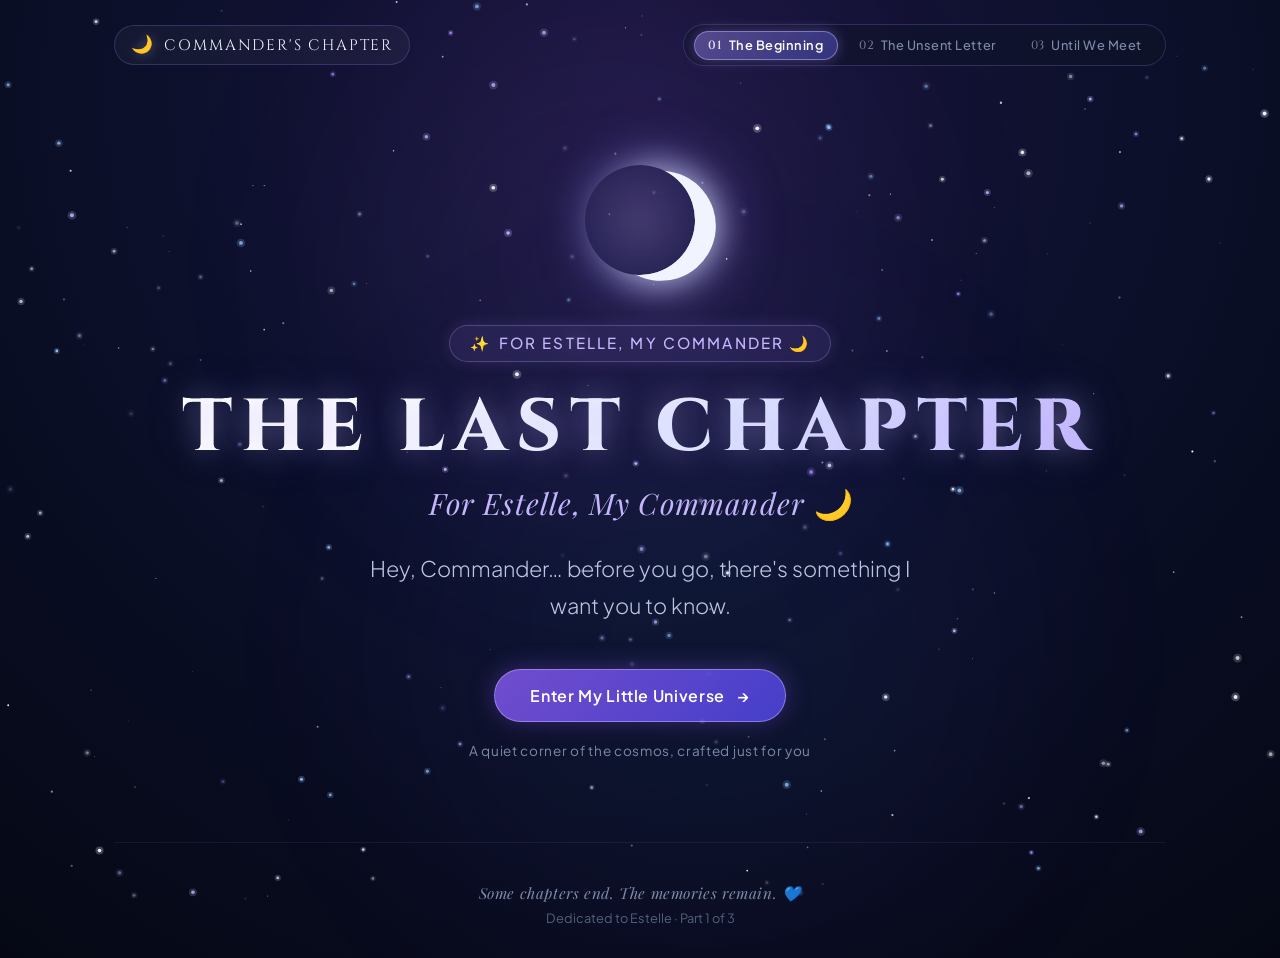
==== commit 1975b141: "Add honest reflections about Commander's authenticity and shared stories in 5th para" ====
--- a/index.html
+++ b/index.html
@@ -8,7 +8,7 @@
   <meta http-equiv="Expires" content="0">
   <meta name="description" content="A cinematic farewell tribute for Estelle, Commander. The Last Chapter.">
   <title>The Last Chapter — For Estelle, My Commander 🌙</title>
-  <link rel="stylesheet" href="shared.css?v=3.0">
+  <link rel="stylesheet" href="shared.css?v=4.0">
 </head>
 <body>
   <!-- Background Animated Starfield Canvas -->
@@ -93,7 +93,7 @@
 
   </div>
 
-  <script src="shared.js?v=3.0"></script>
+  <script src="shared.js?v=4.0"></script>
   <script>
     // Initialize ambient starfield simulation
     document.addEventListener('DOMContentLoaded', () => {
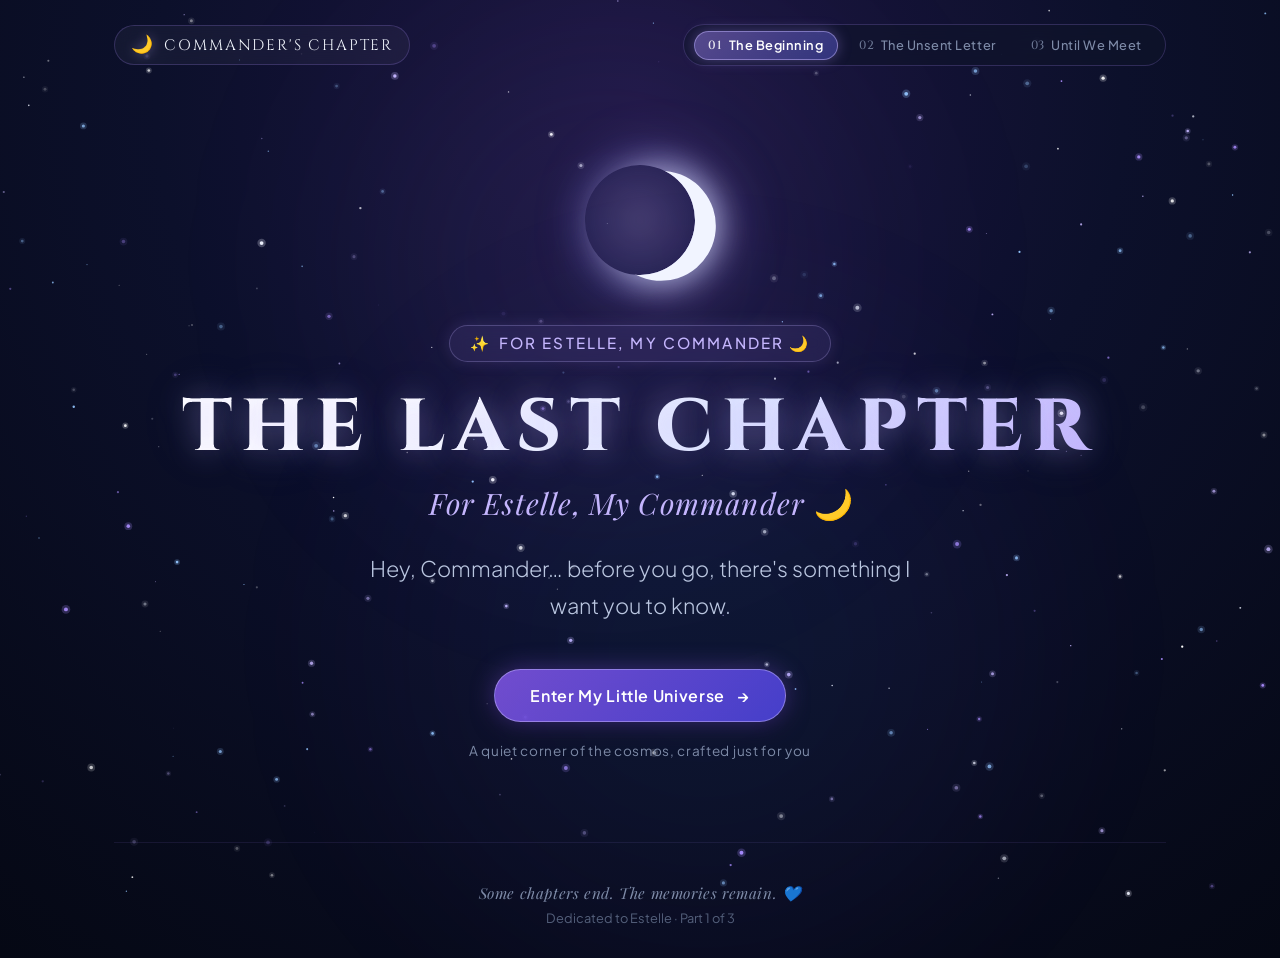
==== commit 7461f0a8: "Add caring message about Commander's upcoming surgery, strength, and prayers" ====
--- a/index.html
+++ b/index.html
@@ -8,7 +8,7 @@
   <meta http-equiv="Expires" content="0">
   <meta name="description" content="A cinematic farewell tribute for Estelle, Commander. The Last Chapter.">
   <title>The Last Chapter — For Estelle, My Commander 🌙</title>
-  <link rel="stylesheet" href="shared.css?v=4.0">
+  <link rel="stylesheet" href="shared.css?v=5.0">
 </head>
 <body>
   <!-- Background Animated Starfield Canvas -->
@@ -93,7 +93,7 @@
 
   </div>
 
-  <script src="shared.js?v=4.0"></script>
+  <script src="shared.js?v=5.0"></script>
   <script>
     // Initialize ambient starfield simulation
     document.addEventListener('DOMContentLoaded', () => {
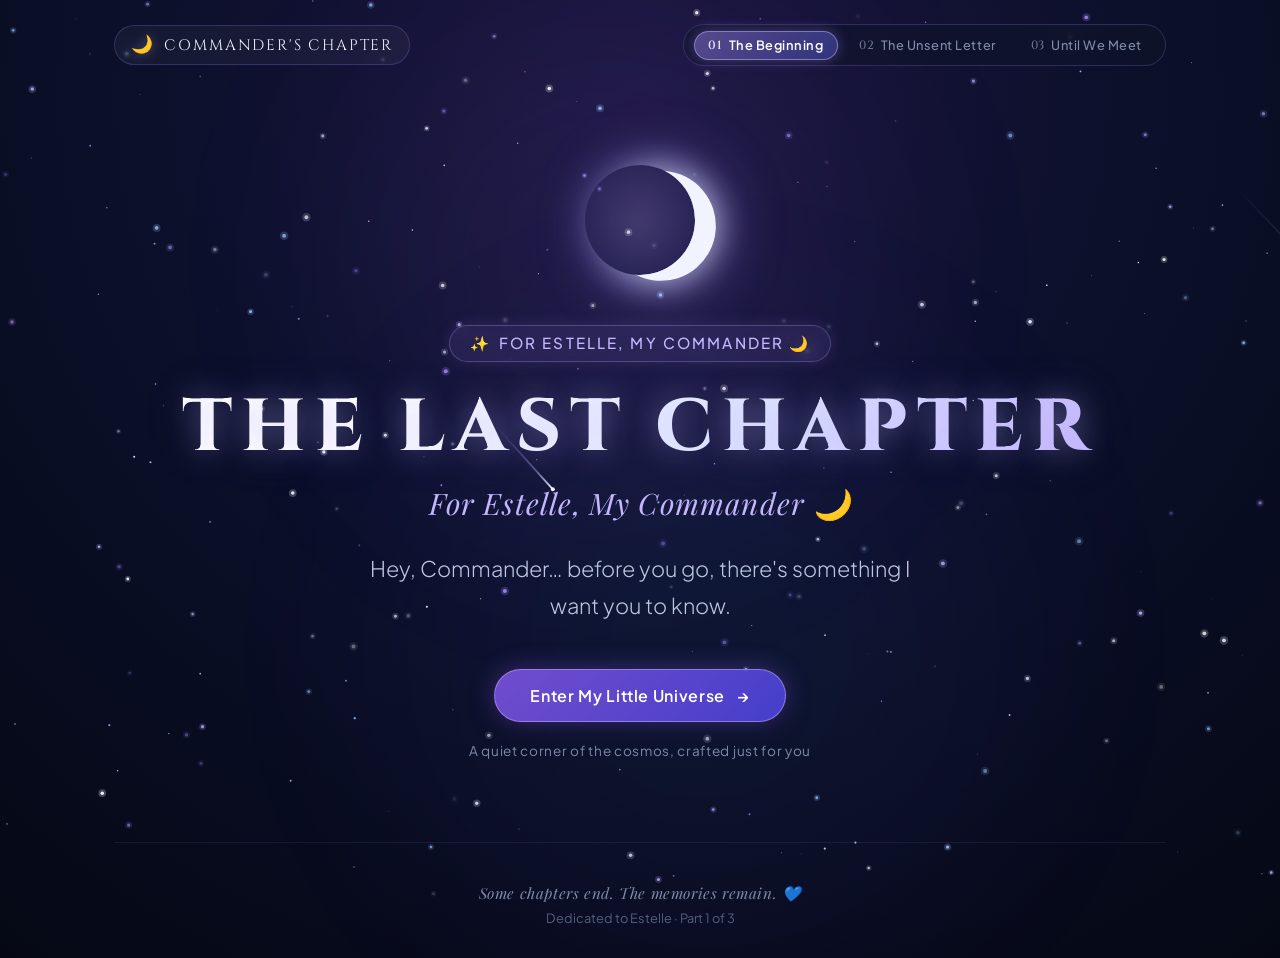
==== commit 62f7c89c: "Update letter: replace uncertain love phrasing with honest expression and remove haha" ====
--- a/index.html
+++ b/index.html
@@ -8,7 +8,7 @@
   <meta http-equiv="Expires" content="0">
   <meta name="description" content="A cinematic farewell tribute for Estelle, Commander. The Last Chapter.">
   <title>The Last Chapter — For Estelle, My Commander 🌙</title>
-  <link rel="stylesheet" href="shared.css?v=5.0">
+  <link rel="stylesheet" href="shared.css?v=6.0">
 </head>
 <body>
   <!-- Background Animated Starfield Canvas -->
@@ -93,7 +93,7 @@
 
   </div>
 
-  <script src="shared.js?v=5.0"></script>
+  <script src="shared.js?v=6.0"></script>
   <script>
     // Initialize ambient starfield simulation
     document.addEventListener('DOMContentLoaded', () => {
